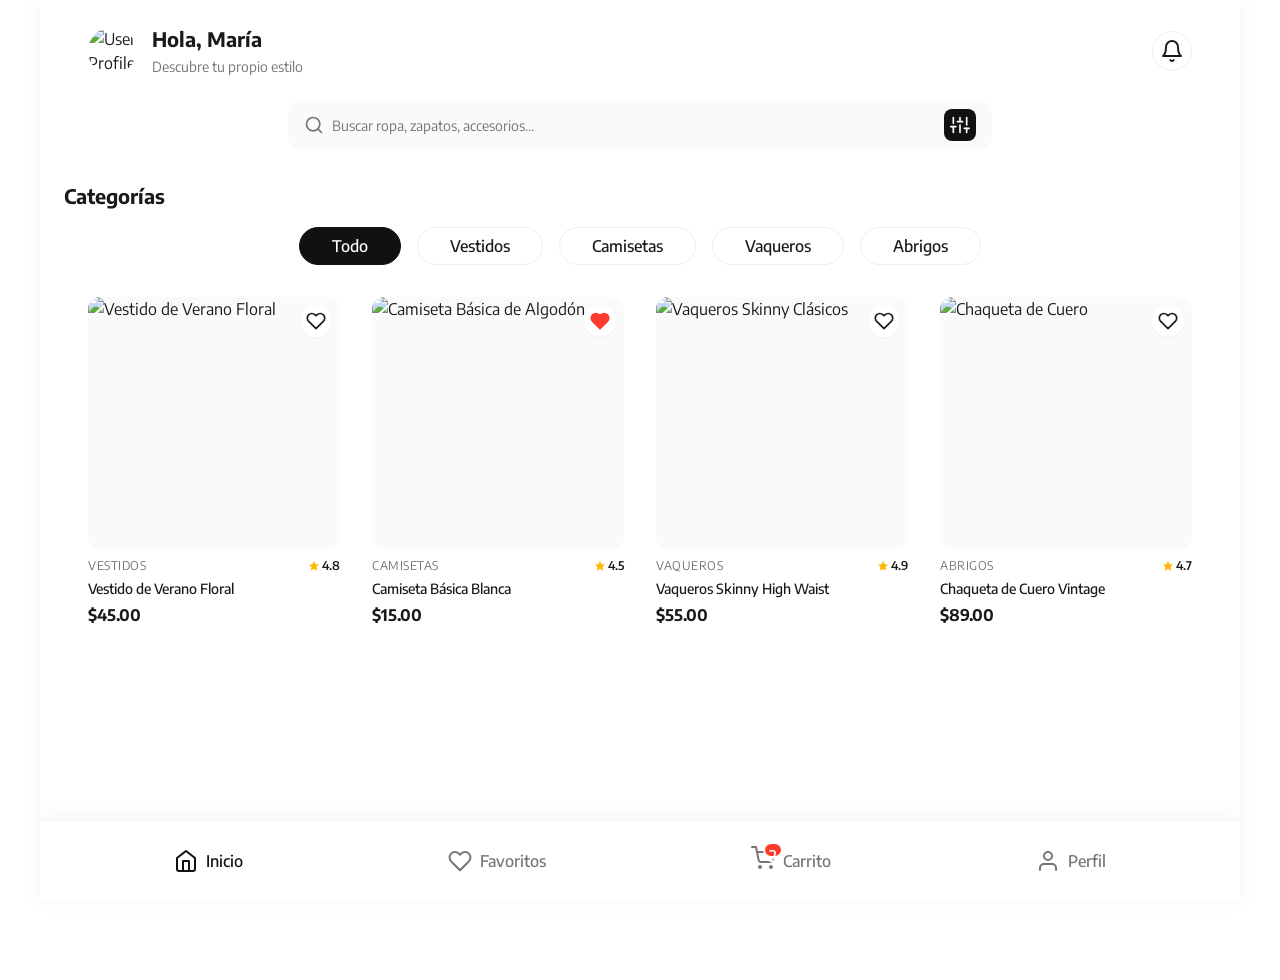
==== index.html @ 05d3aa4c "feat: add individual detail pages for all products" ====
<!DOCTYPE html>
<html lang="es">

<head>
    <meta charset="UTF-8">
    <meta name="viewport" content="width=device-width, initial-scale=1.0">
    <title>eCommerce Home</title>

    <!-- Google Fonts: Encode Sans -->
    <link rel="preconnect" href="https://fonts.googleapis.com">
    <link rel="preconnect" href="https://fonts.gstatic.com" crossorigin>
    <link href="https://fonts.googleapis.com/css2?family=Encode+Sans:wght@400;500;600;700&display=swap"
        rel="stylesheet">

    <link rel="stylesheet" href="css/variables.css">
    <link rel="stylesheet" href="css/style.css">
</head>

<body>
    <div class="app-container">
        <!-- Header / Saludo -->
        <header class="home-header">
            <div class="user-info">
                <img src="https://images.unsplash.com/photo-1534528741775-53994a69daeb?ixlib=rb-1.2.1&auto=format&fit=crop&w=100&q=80"
                    alt="User Profile" class="profile-pic">
                <div class="welcome-text">
                    <p class="greeting">Hola, <span class="user-name">María</span></p>
                    <p class="subtitle">Descubre tu propio estilo</p>
                </div>
            </div>
            <button class="notification-btn" aria-label="Notificaciones">
                <svg width="24" height="24" viewBox="0 0 24 24" fill="none" stroke="currentColor" stroke-width="2"
                    stroke-linecap="round" stroke-linejoin="round">
                    <path d="M18 8A6 6 0 0 0 6 8c0 7-3 9-3 9h18s-3-2-3-9"></path>
                    <path d="M13.73 21a2 2 0 0 1-3.46 0"></path>
                </svg>
            </button>
        </header>

        <!-- Barra de Búsqueda -->
        <div class="search-container">
            <div class="search-bar">
                <svg class="search-icon" width="20" height="20" viewBox="0 0 24 24" fill="none" stroke="currentColor"
                    stroke-width="2" stroke-linecap="round" stroke-linejoin="round">
                    <circle cx="11" cy="11" r="8"></circle>
                    <line x1="21" y1="21" x2="16.65" y2="16.65"></line>
                </svg>
                <input type="text" placeholder="Buscar ropa, zapatos, accesorios...">
                <button class="filter-btn" aria-label="Filtros">
                    <svg width="20" height="20" viewBox="0 0 24 24" fill="none" stroke="currentColor" stroke-width="2"
                        stroke-linecap="round" stroke-linejoin="round">
                        <line x1="4" y1="21" x2="4" y2="14"></line>
                        <line x1="4" y1="10" x2="4" y2="3"></line>
                        <line x1="12" y1="21" x2="12" y2="12"></line>
                        <line x1="12" y1="8" x2="12" y2="3"></line>
                        <line x1="20" y1="21" x2="20" y2="16"></line>
                        <line x1="20" y1="12" x2="20" y2="3"></line>
                        <line x1="1" y1="14" x2="7" y2="14"></line>
                        <line x1="9" y1="8" x2="15" y2="8"></line>
                        <line x1="17" y1="16" x2="23" y2="16"></line>
                    </svg>
                </button>
            </div>
        </div>

        <!-- Categorías -->
        <section class="categories-section">
            <h2 class="section-title">Categorías</h2>
            <div class="categories-list">
                <button class="category-chip active">Todo</button>
                <button class="category-chip">Vestidos</button>
                <button class="category-chip">Camisetas</button>
                <button class="category-chip">Vaqueros</button>
                <button class="category-chip">Abrigos</button>
            </div>
        </section>

        <!-- Productos -->
        <main class="products-grid">
            <!-- Producto 1 -->
            <a href="views/detail.html" class="product-card">
                <div class="product-image-container">
                    <img src="https://images.unsplash.com/photo-1572804013309-8c98e04e147f?ixlib=rb-1.2.1&auto=format&fit=crop&w=500&q=80"
                        alt="Vestido de Verano Floral" class="product-image">
                    <button class="favorite-btn" aria-label="Añadir a favoritos">
                        <svg width="20" height="20" viewBox="0 0 24 24" fill="none" stroke="currentColor"
                            stroke-width="2" stroke-linecap="round" stroke-linejoin="round">
                            <path
                                d="M20.84 4.61a5.5 5.5 0 0 0-7.78 0L12 5.67l-1.06-1.06a5.5 5.5 0 0 0-7.78 7.78l1.06 1.06L12 21.23l7.78-7.78 1.06-1.06a5.5 5.5 0 0 0 0-7.78z">
                            </path>
                        </svg>
                    </button>
                </div>
                <div class="product-info">
                    <div class="product-header">
                        <span class="product-category">Vestidos</span>
                        <div class="product-rating">
                            <svg width="12" height="12" viewBox="0 0 24 24" fill="currentColor" stroke="none">
                                <polygon
                                    points="12 2 15.09 8.26 22 9.27 17 14.14 18.18 21.02 12 17.77 5.82 21.02 7 14.14 2 9.27 8.91 8.26 12 2">
                                </polygon>
                            </svg>
                            <span>4.8</span>
                        </div>
                    </div>
                    <h3 class="product-title">Vestido de Verano Floral</h3>
                    <p class="product-price">$45.00</p>
                </div>
            </a>

            <!-- Producto 2 -->
            <a href="views/detail-camiseta.html" class="product-card">
                <div class="product-image-container">
                    <img src="https://images.unsplash.com/photo-1521572163474-6864f9cf17ab?ixlib=rb-1.2.1&auto=format&fit=crop&w=500&q=80"
                        alt="Camiseta Básica de Algodón" class="product-image">
                    <button class="favorite-btn active" aria-label="Añadir a favoritos">
                        <svg width="20" height="20" viewBox="0 0 24 24" fill="currentColor" stroke="currentColor"
                            stroke-width="2" stroke-linecap="round" stroke-linejoin="round">
                            <path
                                d="M20.84 4.61a5.5 5.5 0 0 0-7.78 0L12 5.67l-1.06-1.06a5.5 5.5 0 0 0-7.78 7.78l1.06 1.06L12 21.23l7.78-7.78 1.06-1.06a5.5 5.5 0 0 0 0-7.78z">
                            </path>
                        </svg>
                    </button>
                </div>
                <div class="product-info">
                    <div class="product-header">
                        <span class="product-category">Camisetas</span>
                        <div class="product-rating">
                            <svg width="12" height="12" viewBox="0 0 24 24" fill="currentColor" stroke="none">
                                <polygon
                                    points="12 2 15.09 8.26 22 9.27 17 14.14 18.18 21.02 12 17.77 5.82 21.02 7 14.14 2 9.27 8.91 8.26 12 2">
                                </polygon>
                            </svg>
                            <span>4.5</span>
                        </div>
                    </div>
                    <h3 class="product-title">Camiseta Básica Blanca</h3>
                    <p class="product-price">$15.00</p>
                </div>
            </a>

            <!-- Producto 3 -->
            <a href="views/detail-vaqueros.html" class="product-card">
                <div class="product-image-container">
                    <img src="https://images.unsplash.com/photo-1541099649105-f69ad21f3246?ixlib=rb-1.2.1&auto=format&fit=crop&w=500&q=80"
                        alt="Vaqueros Skinny Clásicos" class="product-image">
                    <button class="favorite-btn" aria-label="Añadir a favoritos">
                        <svg width="20" height="20" viewBox="0 0 24 24" fill="none" stroke="currentColor"
                            stroke-width="2" stroke-linecap="round" stroke-linejoin="round">
                            <path
                                d="M20.84 4.61a5.5 5.5 0 0 0-7.78 0L12 5.67l-1.06-1.06a5.5 5.5 0 0 0-7.78 7.78l1.06 1.06L12 21.23l7.78-7.78 1.06-1.06a5.5 5.5 0 0 0 0-7.78z">
                            </path>
                        </svg>
                    </button>
                </div>
                <div class="product-info">
                    <div class="product-header">
                        <span class="product-category">Vaqueros</span>
                        <div class="product-rating">
                            <svg width="12" height="12" viewBox="0 0 24 24" fill="currentColor" stroke="none">
                                <polygon
                                    points="12 2 15.09 8.26 22 9.27 17 14.14 18.18 21.02 12 17.77 5.82 21.02 7 14.14 2 9.27 8.91 8.26 12 2">
                                </polygon>
                            </svg>
                            <span>4.9</span>
                        </div>
                    </div>
                    <h3 class="product-title">Vaqueros Skinny High Waist</h3>
                    <p class="product-price">$55.00</p>
                </div>
            </a>

            <!-- Producto 4 -->
            <a href="views/detail-abrigo.html" class="product-card">
                <div class="product-image-container">
                    <img src="https://images.unsplash.com/photo-1551028719-00167b16eac5?ixlib=rb-1.2.1&auto=format&fit=crop&w=500&q=80"
                        alt="Chaqueta de Cuero" class="product-image">
                    <button class="favorite-btn" aria-label="Añadir a favoritos">
                        <svg width="20" height="20" viewBox="0 0 24 24" fill="none" stroke="currentColor"
                            stroke-width="2" stroke-linecap="round" stroke-linejoin="round">
                            <path
                                d="M20.84 4.61a5.5 5.5 0 0 0-7.78 0L12 5.67l-1.06-1.06a5.5 5.5 0 0 0-7.78 7.78l1.06 1.06L12 21.23l7.78-7.78 1.06-1.06a5.5 5.5 0 0 0 0-7.78z">
                            </path>
                        </svg>
                    </button>
                </div>
                <div class="product-info">
                    <div class="product-header">
                        <span class="product-category">Abrigos</span>
                        <div class="product-rating">
                            <svg width="12" height="12" viewBox="0 0 24 24" fill="currentColor" stroke="none">
                                <polygon
                                    points="12 2 15.09 8.26 22 9.27 17 14.14 18.18 21.02 12 17.77 5.82 21.02 7 14.14 2 9.27 8.91 8.26 12 2">
                                </polygon>
                            </svg>
                            <span>4.7</span>
                        </div>
                    </div>
                    <h3 class="product-title">Chaqueta de Cuero Vintage</h3>
                    <p class="product-price">$89.00</p>
                </div>
            </a>
        </main>

        <!-- Bottom Navigation -->
        <nav class="bottom-nav">
            <a href="index.html" class="nav-item active">
                <svg width="24" height="24" viewBox="0 0 24 24" fill="none" stroke="currentColor" stroke-width="2"
                    stroke-linecap="round" stroke-linejoin="round">
                    <path d="M3 9l9-7 9 7v11a2 2 0 0 1-2 2H5a2 2 0 0 1-2-2z"></path>
                    <polyline points="9 22 9 12 15 12 15 22"></polyline>
                </svg>
                <span>Inicio</span>
            </a>
            <a href="#" class="nav-item">
                <svg width="24" height="24" viewBox="0 0 24 24" fill="none" stroke="currentColor" stroke-width="2"
                    stroke-linecap="round" stroke-linejoin="round">
                    <path
                        d="M20.84 4.61a5.5 5.5 0 0 0-7.78 0L12 5.67l-1.06-1.06a5.5 5.5 0 0 0-7.78 7.78l1.06 1.06L12 21.23l7.78-7.78 1.06-1.06a5.5 5.5 0 0 0 0-7.78z">
                    </path>
                </svg>
                <span>Favoritos</span>
            </a>
            <a href="views/checkout.html" class="nav-item">
                <div class="cart-icon-wrapper">
                    <svg width="24" height="24" viewBox="0 0 24 24" fill="none" stroke="currentColor" stroke-width="2"
                        stroke-linecap="round" stroke-linejoin="round">
                        <circle cx="9" cy="21" r="1"></circle>
                        <circle cx="20" cy="21" r="1"></circle>
                        <path d="M1 1h4l2.68 13.39a2 2 0 0 0 2 1.61h9.72a2 2 0 0 0 2-1.61L23 6H6"></path>
                    </svg>
                    <span class="cart-badge">2</span>
                </div>
                <span>Carrito</span>
            </a>
            <a href="#" class="nav-item">
                <svg width="24" height="24" viewBox="0 0 24 24" fill="none" stroke="currentColor" stroke-width="2"
                    stroke-linecap="round" stroke-linejoin="round">
                    <path d="M20 21v-2a4 4 0 0 0-4-4H8a4 4 0 0 0-4 4v2"></path>
                    <circle cx="12" cy="7" r="4"></circle>
                </svg>
                <span>Perfil</span>
            </a>
        </nav>
    </div>
</body>

</html>
---- css/variables.css ----
:root {
  /* Colors */
  --color-primary: #111111;
  --color-secondary: #666666;
  --color-bg: #FFFFFF;
  --color-surface: #FAFAFA;
  --color-border: #EEEEEE;
  --color-accent: #000000;
  --color-error: #FF3B30;
  --color-success: #34C759;

  --color-text-primary: #1A1A1A;
  --color-text-secondary: #757575;
  --color-text-inverse: #FFFFFF;

  /* Typography */
  --font-family-base: 'Encode Sans', sans-serif;
  --font-size-xs: 0.75rem;
  /* 12px */
  --font-size-sm: 0.875rem;
  /* 14px */
  --font-size-base: 1rem;
  /* 16px */
  --font-size-md: 1.125rem;
  /* 18px */
  --font-size-lg: 1.25rem;
  /* 20px */
  --font-size-xl: 1.5rem;
  /* 24px */
  --font-size-xxl: 2rem;
  /* 32px */

  --font-weight-regular: 400;
  --font-weight-medium: 500;
  --font-weight-semibold: 600;
  --font-weight-bold: 700;

  /* Spacing */
  --spacing-xs: 4px;
  --spacing-sm: 8px;
  --spacing-md: 16px;
  --spacing-lg: 24px;
  --spacing-xl: 32px;
  --spacing-xxl: 48px;

  /* Border Radius */
  --radius-sm: 8px;
  --radius-md: 12px;
  --radius-lg: 16px;
  --radius-full: 9999px;

  /* Shadows */
  --shadow-sm: 0 1px 3px rgba(0, 0, 0, 0.05);
  --shadow-md: 0 4px 6px -1px rgba(0, 0, 0, 0.05), 0 2px 4px -1px rgba(0, 0, 0, 0.03);
  --shadow-lg: 0 10px 15px -3px rgba(0, 0, 0, 0.05), 0 4px 6px -2px rgba(0, 0, 0, 0.025);

  /* Transitions */
  --transition-fast: 150ms ease;
  --transition-normal: 250ms ease;
}

/* Base Body Styles */
*,
*::before,
*::after {
  box-sizing: border-box;
  margin: 0;
  padding: 0;
}

body {
  font-family: var(--font-family-base);
  background-color: var(--color-bg);
  color: var(--color-text-primary);
  line-height: 1.5;
  -webkit-font-smoothing: antialiased;
  -moz-osx-font-smoothing: grayscale;
}

a {
  text-decoration: none;
  color: inherit;
}

ul {
  list-style: none;
}

button {
  font-family: inherit;
  border: none;
  background: none;
  cursor: pointer;
}

/* Mobile Wrapper for Desktop testing */
.app-container {
  max-width: 100%;
  margin: 0 auto;
  min-height: 100vh;
  position: relative;
  background-color: var(--color-bg);
  overflow-x: hidden;
  box-shadow: 0 0 20px rgba(0, 0, 0, 0.05);
}

@media (min-width: 768px) {
  .app-container {
    max-width: 1200px;
  }
}
---- css/style.css ----
/* Base Styles */
body {
    padding-bottom: 80px;
    /* Space for bottom nav */
}

/* Header */
.home-header {
    display: flex;
    justify-content: space-between;
    align-items: center;
    padding: var(--spacing-md) var(--spacing-lg);
    background-color: var(--color-bg);
}

.user-info {
    display: flex;
    align-items: center;
    gap: var(--spacing-md);
}

.profile-pic {
    width: 48px;
    height: 48px;
    border-radius: var(--radius-full);
    object-fit: cover;
}

.greeting {
    font-size: var(--font-size-lg);
    font-weight: var(--font-weight-bold);
    color: var(--color-text-primary);
}

.user-name {
    color: var(--color-text-primary);
}

.subtitle {
    font-size: var(--font-size-sm);
    color: var(--color-text-secondary);
    margin-top: 2px;
}

.notification-btn {
    width: 40px;
    height: 40px;
    display: flex;
    align-items: center;
    justify-content: center;
    border-radius: var(--radius-full);
    border: 1px solid var(--color-border);
    color: var(--color-text-primary);
    transition: background-color var(--transition-fast);
}

.notification-btn:active {
    background-color: var(--color-surface);
}

/* Search Bar */
.search-container {
    padding: 0 var(--spacing-lg) var(--spacing-md);
}

.search-bar {
    display: flex;
    align-items: center;
    background-color: var(--color-surface);
    border-radius: var(--radius-md);
    padding: var(--spacing-sm) var(--spacing-md);
    gap: var(--spacing-sm);
}

.search-icon {
    color: var(--color-text-secondary);
}

.search-bar input {
    flex: 1;
    border: none;
    background: transparent;
    font-family: inherit;
    font-size: var(--font-size-sm);
    color: var(--color-text-primary);
    padding: var(--spacing-xs) 0;
    outline: none;
}

.search-bar input::placeholder {
    color: var(--color-text-secondary);
}

.filter-btn {
    display: flex;
    align-items: center;
    justify-content: center;
    width: 32px;
    height: 32px;
    background-color: var(--color-primary);
    color: var(--color-bg);
    border-radius: var(--radius-sm);
}

/* Categories */
.categories-section {
    padding: 0 0 var(--spacing-md) 0;
}

.section-title {
    font-size: var(--font-size-lg);
    font-weight: var(--font-weight-bold);
    padding: 0 var(--spacing-lg);
    margin-bottom: var(--spacing-md);
}

.categories-list {
    display: flex;
    overflow-x: auto;
    gap: var(--spacing-sm);
    padding: 0 var(--spacing-lg) var(--spacing-sm);
    scrollbar-width: none;
    /* Firefox */
}

.categories-list::-webkit-scrollbar {
    display: none;
    /* Chrome, Safari, Edge */
}

.category-chip {
    padding: var(--spacing-sm) var(--spacing-lg);
    border-radius: var(--radius-full);
    border: 1px solid var(--color-border);
    background-color: var(--color-bg);
    color: var(--color-text-primary);
    font-size: var(--font-size-sm);
    font-weight: var(--font-weight-medium);
    white-space: nowrap;
    transition: all var(--transition-fast);
}

.category-chip.active {
    background-color: var(--color-primary);
    color: var(--color-bg);
    border-color: var(--color-primary);
}

/* Products Grid */
.products-grid {
    display: grid;
    grid-template-columns: repeat(2, 1fr);
    gap: var(--spacing-md);
    padding: 0 var(--spacing-lg) var(--spacing-xl);
}

.product-card {
    display: flex;
    flex-direction: column;
    gap: var(--spacing-sm);
}

.product-image-container {
    position: relative;
    width: 100%;
    aspect-ratio: 3/4;
    border-radius: var(--radius-md);
    overflow: hidden;
    background-color: var(--color-surface);
}

.product-image {
    width: 100%;
    height: 100%;
    object-fit: cover;
    transition: transform var(--transition-normal);
}

.product-card:hover .product-image {
    transform: scale(1.05);
}

.favorite-btn {
    position: absolute;
    top: var(--spacing-sm);
    right: var(--spacing-sm);
    width: 32px;
    height: 32px;
    border-radius: var(--radius-full);
    background-color: rgba(255, 255, 255, 0.9);
    backdrop-filter: blur(4px);
    display: flex;
    align-items: center;
    justify-content: center;
    color: var(--color-text-primary);
    border: none;
    box-shadow: var(--shadow-sm);
    z-index: 2;
}

.favorite-btn.active {
    color: var(--color-error);
}

.favorite-btn:active {
    transform: scale(0.9);
}

.product-info {
    display: flex;
    flex-direction: column;
    gap: var(--spacing-xs);
}

.product-header {
    display: flex;
    justify-content: space-between;
    align-items: center;
}

.product-category {
    font-size: var(--font-size-xs);
    color: var(--color-text-secondary);
    text-transform: uppercase;
    letter-spacing: 0.5px;
}

.product-rating {
    display: flex;
    align-items: center;
    gap: 2px;
    font-size: var(--font-size-xs);
    font-weight: var(--font-weight-semibold);
    color: var(--color-text-primary);
}

.product-rating svg {
    color: #FFB800;
}

.product-title {
    font-size: var(--font-size-sm);
    font-weight: var(--font-weight-medium);
    color: var(--color-text-primary);
    line-height: 1.4;
    display: -webkit-box;
    -webkit-line-clamp: 2;
    line-clamp: 2;
    -webkit-box-orient: vertical;
    overflow: hidden;
    text-overflow: ellipsis;
}

.product-price {
    font-size: var(--font-size-base);
    font-weight: var(--font-weight-bold);
    color: var(--color-text-primary);
}

/* Bottom Navigation */
.bottom-nav {
    position: fixed;
    bottom: 0;
    left: 50%;
    transform: translateX(-50%);
    width: 100%;
    max-width: 480px;
    display: flex;
    justify-content: space-around;
    align-items: center;
    background-color: var(--color-bg);
    padding: var(--spacing-sm) 0 calc(var(--spacing-sm) + env(safe-area-inset-bottom, 0px));
    box-shadow: 0 -4px 20px rgba(0, 0, 0, 0.05);
    z-index: 10;
    border-top-left-radius: var(--radius-lg);
    border-top-right-radius: var(--radius-lg);
}

.nav-item {
    display: flex;
    flex-direction: column;
    align-items: center;
    gap: 4px;
    color: var(--color-text-secondary);
    padding: var(--spacing-sm);
    min-width: 64px;
}

.nav-item.active {
    color: var(--color-primary);
}

.nav-item span {
    font-size: 10px;
    font-weight: var(--font-weight-medium);
}

.cart-icon-wrapper {
    position: relative;
}

.cart-badge {
    position: absolute;
    top: -4px;
    right: -8px;
    background-color: var(--color-error);
    color: var(--color-bg);
    font-size: 10px;
    font-weight: var(--font-weight-bold);
    min-width: 16px;
    height: 16px;
    border-radius: var(--radius-full);
    display: flex;
    align-items: center;
    justify-content: center;
    padding: 0 4px;
    border: 2px solid var(--color-bg);
}

/* Responsive adjustments for larger screens (Tablets and Desktops) */
@media (min-width: 768px) {
    .products-grid {
        grid-template-columns: repeat(3, 1fr);
        gap: var(--spacing-lg);
    }

    .product-image-container {
        aspect-ratio: 1/1;
        /* Square images on larger screens */
    }

    .bottom-nav {
        max-width: 100%;
        border-radius: 0;
        padding: var(--spacing-md) var(--spacing-xl);
    }

    .nav-item {
        flex-direction: row;
        gap: var(--spacing-sm);
    }

    .nav-item span {
        font-size: var(--font-size-base);
        display: inline;
    }

    .home-header {
        padding: var(--spacing-lg) var(--spacing-xl);
    }

    .search-container {
        padding: 0 var(--spacing-xl) var(--spacing-lg);
    }

    .categories-list {
        padding: 0 var(--spacing-xl) var(--spacing-sm);
        gap: var(--spacing-md);
    }

    .category-chip {
        font-size: var(--font-size-base);
        padding: var(--spacing-sm) var(--spacing-xl);
    }
}

@media (min-width: 1024px) {
    .products-grid {
        grid-template-columns: repeat(4, 1fr);
        gap: var(--spacing-xl);
        padding: 0 var(--spacing-xxl) var(--spacing-xxl);
    }

    .home-header {
        padding: var(--spacing-lg) var(--spacing-xxl);
    }

    .search-container {
        padding: 0 var(--spacing-xxl) var(--spacing-xl);
        max-width: 800px;
        margin: 0 auto;
    }

    .categories-list {
        padding: 0 var(--spacing-xxl) var(--spacing-md);
        justify-content: center;
    }
}

/* Responsive adjustments for larger screens */
@media (min-width: 481px) {
    .app-container {
        margin: 0 auto;
        height: 100vh;
        border-radius: 0;
        overflow-y: visible;
        border: none;
    }

    .bottom-nav {
        position: absolute;
        border-bottom-left-radius: 0;
        border-bottom-right-radius: 0;
    }
}
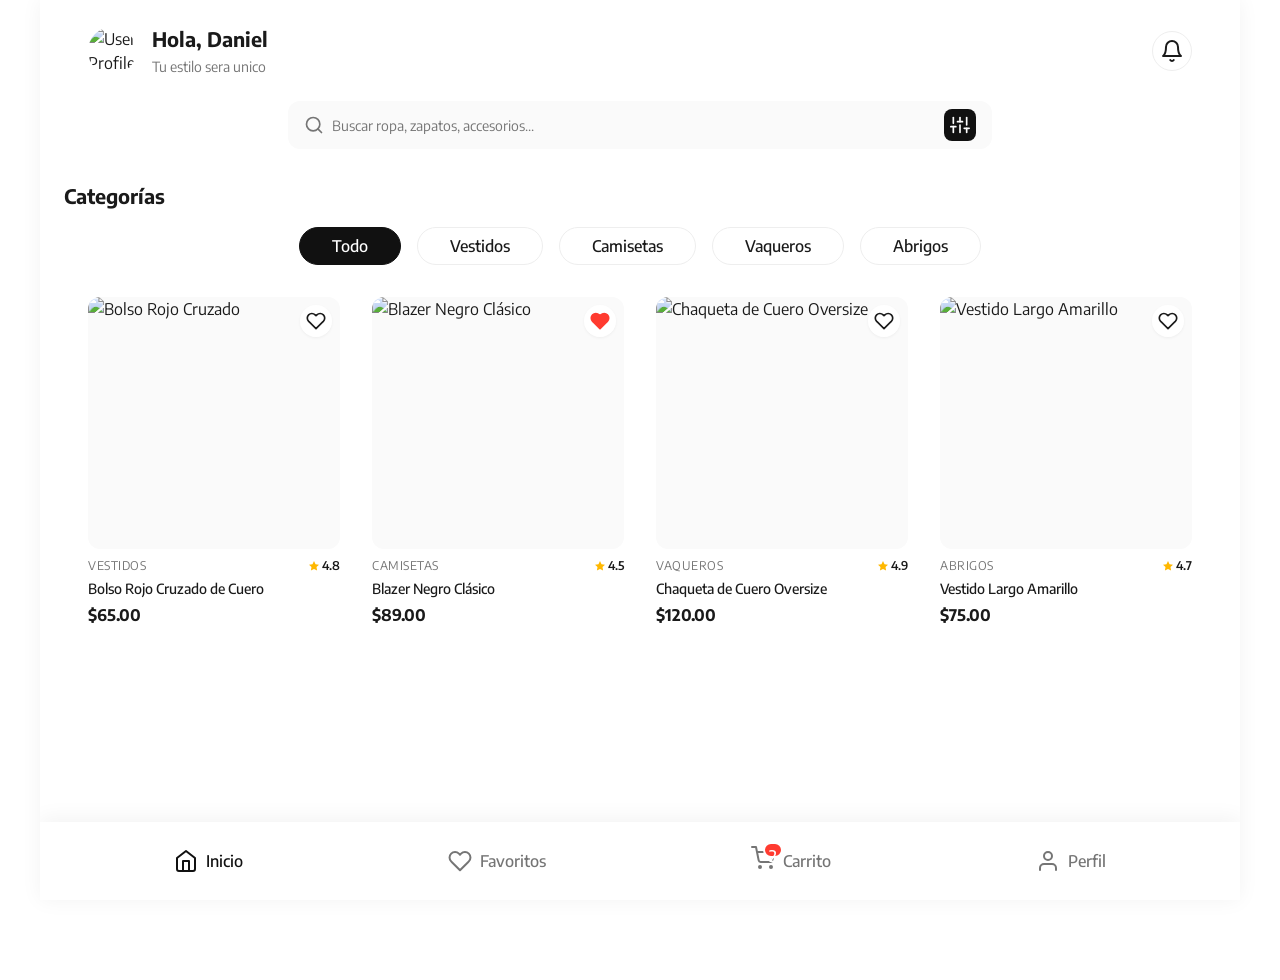
==== commit 55379a44: "feat: replace product catalog with the 4 Figma design assets including the red bag" ====
--- a/index.html
+++ b/index.html
@@ -24,8 +24,8 @@
                 <img src="https://images.unsplash.com/photo-1534528741775-53994a69daeb?ixlib=rb-1.2.1&auto=format&fit=crop&w=100&q=80"
                     alt="User Profile" class="profile-pic">
                 <div class="welcome-text">
-                    <p class="greeting">Hola, <span class="user-name">María</span></p>
-                    <p class="subtitle">Descubre tu propio estilo</p>
+                    <p class="greeting">Hola, <span class="user-name">Daniel</span></p>
+                    <p class="subtitle">Tu estilo sera unico</p>
                 </div>
             </div>
             <button class="notification-btn" aria-label="Notificaciones">
@@ -77,11 +77,11 @@
 
         <!-- Productos -->
         <main class="products-grid">
-            <!-- Producto 1 -->
+            <!-- Producto 1 (Bolso Rojo) -->
             <a href="views/detail.html" class="product-card">
                 <div class="product-image-container">
-                    <img src="https://images.unsplash.com/photo-1572804013309-8c98e04e147f?ixlib=rb-1.2.1&auto=format&fit=crop&w=500&q=80"
-                        alt="Vestido de Verano Floral" class="product-image">
+                    <img src="https://images.unsplash.com/photo-1515886657613-9f3515b0c78f?ixlib=rb-1.2.1&auto=format&fit=crop&w=500&q=80"
+                        alt="Bolso Rojo Cruzado" class="product-image">
                     <button class="favorite-btn" aria-label="Añadir a favoritos">
                         <svg width="20" height="20" viewBox="0 0 24 24" fill="none" stroke="currentColor"
                             stroke-width="2" stroke-linecap="round" stroke-linejoin="round">
@@ -103,16 +103,16 @@
                             <span>4.8</span>
                         </div>
                     </div>
-                    <h3 class="product-title">Vestido de Verano Floral</h3>
-                    <p class="product-price">$45.00</p>
-                </div>
-            </a>
-
-            <!-- Producto 2 -->
+                    <h3 class="product-title">Bolso Rojo Cruzado de Cuero</h3>
+                    <p class="product-price">$65.00</p>
+                </div>
+            </a>
+
+            <!-- Producto 2 (Blazer Negro) -->
             <a href="views/detail-camiseta.html" class="product-card">
                 <div class="product-image-container">
-                    <img src="https://images.unsplash.com/photo-1521572163474-6864f9cf17ab?ixlib=rb-1.2.1&auto=format&fit=crop&w=500&q=80"
-                        alt="Camiseta Básica de Algodón" class="product-image">
+                    <img src="https://images.unsplash.com/photo-1550614000-4b95d466f272?ixlib=rb-1.2.1&auto=format&fit=crop&w=500&q=80"
+                        alt="Blazer Negro Clásico" class="product-image">
                     <button class="favorite-btn active" aria-label="Añadir a favoritos">
                         <svg width="20" height="20" viewBox="0 0 24 24" fill="currentColor" stroke="currentColor"
                             stroke-width="2" stroke-linecap="round" stroke-linejoin="round">
@@ -134,16 +134,16 @@
                             <span>4.5</span>
                         </div>
                     </div>
-                    <h3 class="product-title">Camiseta Básica Blanca</h3>
-                    <p class="product-price">$15.00</p>
-                </div>
-            </a>
-
-            <!-- Producto 3 -->
+                    <h3 class="product-title">Blazer Negro Clásico</h3>
+                    <p class="product-price">$89.00</p>
+                </div>
+            </a>
+
+            <!-- Producto 3 (Chaqueta Cuero Mujer) -->
             <a href="views/detail-vaqueros.html" class="product-card">
                 <div class="product-image-container">
-                    <img src="https://images.unsplash.com/photo-1541099649105-f69ad21f3246?ixlib=rb-1.2.1&auto=format&fit=crop&w=500&q=80"
-                        alt="Vaqueros Skinny Clásicos" class="product-image">
+                    <img src="https://images.unsplash.com/photo-1583344669893-68f705e4f4fb?ixlib=rb-1.2.1&auto=format&fit=crop&w=500&q=80"
+                        alt="Chaqueta de Cuero Oversize" class="product-image">
                     <button class="favorite-btn" aria-label="Añadir a favoritos">
                         <svg width="20" height="20" viewBox="0 0 24 24" fill="none" stroke="currentColor"
                             stroke-width="2" stroke-linecap="round" stroke-linejoin="round">
@@ -165,16 +165,16 @@
                             <span>4.9</span>
                         </div>
                     </div>
-                    <h3 class="product-title">Vaqueros Skinny High Waist</h3>
-                    <p class="product-price">$55.00</p>
-                </div>
-            </a>
-
-            <!-- Producto 4 -->
+                    <h3 class="product-title">Chaqueta de Cuero Oversize</h3>
+                    <p class="product-price">$120.00</p>
+                </div>
+            </a>
+
+            <!-- Producto 4 (Vestido Amarillo) -->
             <a href="views/detail-abrigo.html" class="product-card">
                 <div class="product-image-container">
-                    <img src="https://images.unsplash.com/photo-1551028719-00167b16eac5?ixlib=rb-1.2.1&auto=format&fit=crop&w=500&q=80"
-                        alt="Chaqueta de Cuero" class="product-image">
+                    <img src="https://images.unsplash.com/photo-1511130558090-00af810c2111?ixlib=rb-1.2.1&auto=format&fit=crop&w=500&q=80"
+                        alt="Vestido Largo Amarillo" class="product-image">
                     <button class="favorite-btn" aria-label="Añadir a favoritos">
                         <svg width="20" height="20" viewBox="0 0 24 24" fill="none" stroke="currentColor"
                             stroke-width="2" stroke-linecap="round" stroke-linejoin="round">
@@ -196,8 +196,8 @@
                             <span>4.7</span>
                         </div>
                     </div>
-                    <h3 class="product-title">Chaqueta de Cuero Vintage</h3>
-                    <p class="product-price">$89.00</p>
+                    <h3 class="product-title">Vestido Largo Amarillo</h3>
+                    <p class="product-price">$75.00</p>
                 </div>
             </a>
         </main>
--- a/css/style.css
+++ b/css/style.css
@@ -402,4 +402,23 @@
         border-bottom-left-radius: 0;
         border-bottom-right-radius: 0;
     }
+}
+
+/* Landscape adjustments for Mobile Phones explicitly */
+@media (max-height: 500px) and (orientation: landscape) {
+    .home-header {
+        padding: var(--spacing-xs) var(--spacing-md);
+    }
+
+    .product-image-container {
+        aspect-ratio: 1/1;
+    }
+
+    .bottom-nav {
+        padding: var(--spacing-xs) 0;
+    }
+
+    .nav-item {
+        padding: var(--spacing-xs);
+    }
 }
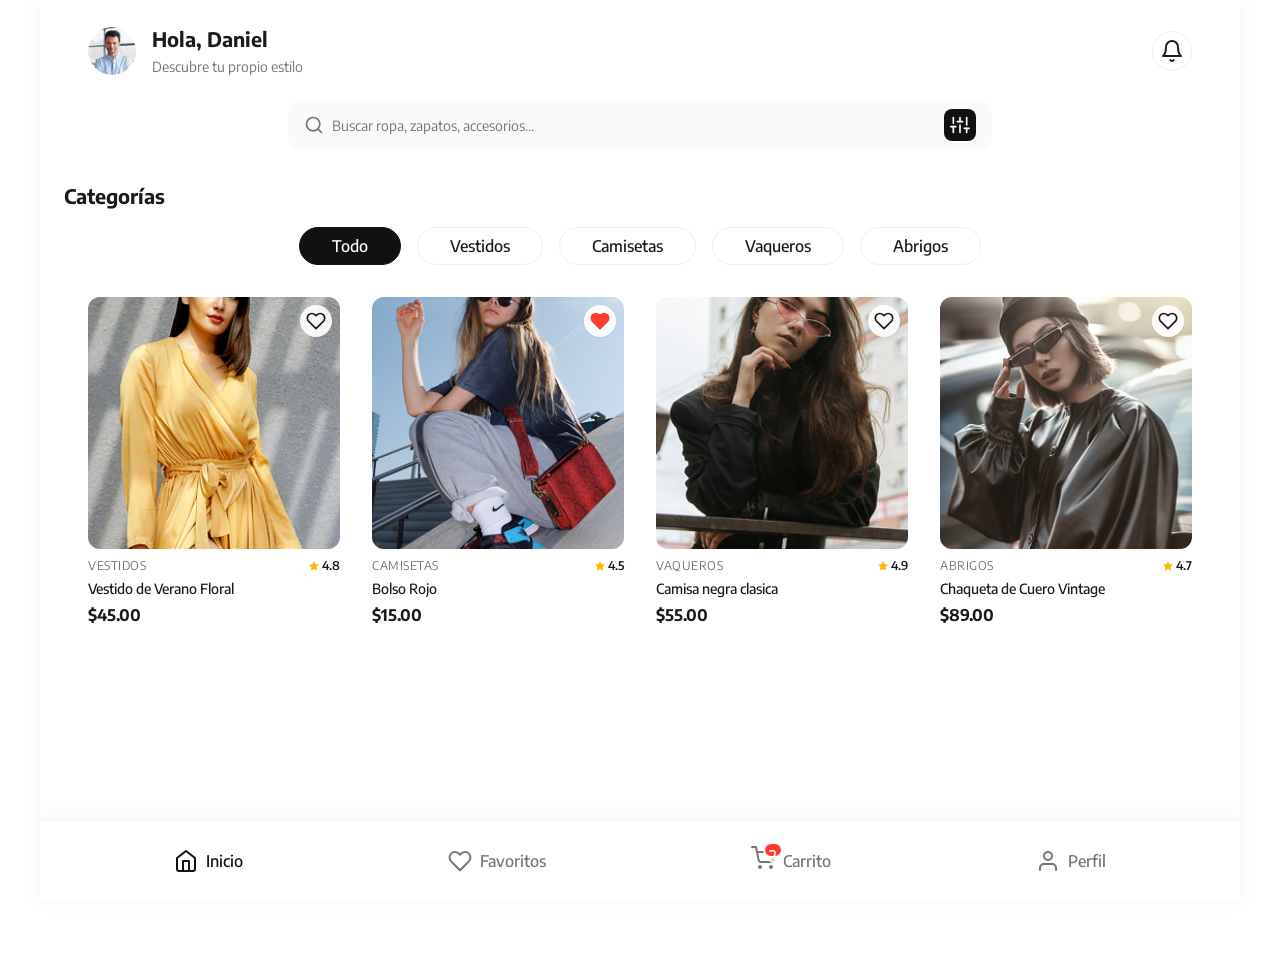
==== commit 8e4e1695: "Actualiza descripciones y sincroniza imagenes en detalle" ====
--- a/index.html
+++ b/index.html
@@ -21,11 +21,11 @@
         <!-- Header / Saludo -->
         <header class="home-header">
             <div class="user-info">
-                <img src="https://images.unsplash.com/photo-1534528741775-53994a69daeb?ixlib=rb-1.2.1&auto=format&fit=crop&w=100&q=80"
+                <img src="storage/img/Profile_1.png"
                     alt="User Profile" class="profile-pic">
                 <div class="welcome-text">
                     <p class="greeting">Hola, <span class="user-name">Daniel</span></p>
-                    <p class="subtitle">Tu estilo sera unico</p>
+                    <p class="subtitle">Descubre tu propio estilo</p>
                 </div>
             </div>
             <button class="notification-btn" aria-label="Notificaciones">
@@ -77,11 +77,11 @@
 
         <!-- Productos -->
         <main class="products-grid">
-            <!-- Producto 1 (Bolso Rojo) -->
+            <!-- Producto 1 -->
             <a href="views/detail.html" class="product-card">
                 <div class="product-image-container">
-                    <img src="https://images.unsplash.com/photo-1515886657613-9f3515b0c78f?ixlib=rb-1.2.1&auto=format&fit=crop&w=500&q=80"
-                        alt="Bolso Rojo Cruzado" class="product-image">
+                    <img src="storage/img/vestidoamarillo.png"
+                        alt="Vestido de Verano Floral" class="product-image">
                     <button class="favorite-btn" aria-label="Añadir a favoritos">
                         <svg width="20" height="20" viewBox="0 0 24 24" fill="none" stroke="currentColor"
                             stroke-width="2" stroke-linecap="round" stroke-linejoin="round">
@@ -103,16 +103,16 @@
                             <span>4.8</span>
                         </div>
                     </div>
-                    <h3 class="product-title">Bolso Rojo Cruzado de Cuero</h3>
-                    <p class="product-price">$65.00</p>
-                </div>
-            </a>
-
-            <!-- Producto 2 (Blazer Negro) -->
+                    <h3 class="product-title">Vestido de Verano Floral</h3>
+                    <p class="product-price">$45.00</p>
+                </div>
+            </a>
+
+            <!-- Producto 2 -->
             <a href="views/detail-camiseta.html" class="product-card">
                 <div class="product-image-container">
-                    <img src="https://images.unsplash.com/photo-1550614000-4b95d466f272?ixlib=rb-1.2.1&auto=format&fit=crop&w=500&q=80"
-                        alt="Blazer Negro Clásico" class="product-image">
+                    <img src="storage/img/bolsorojo.png"
+                        alt="Bolso Rojo" class="product-image">
                     <button class="favorite-btn active" aria-label="Añadir a favoritos">
                         <svg width="20" height="20" viewBox="0 0 24 24" fill="currentColor" stroke="currentColor"
                             stroke-width="2" stroke-linecap="round" stroke-linejoin="round">
@@ -134,16 +134,16 @@
                             <span>4.5</span>
                         </div>
                     </div>
-                    <h3 class="product-title">Blazer Negro Clásico</h3>
-                    <p class="product-price">$89.00</p>
-                </div>
-            </a>
-
-            <!-- Producto 3 (Chaqueta Cuero Mujer) -->
+                    <h3 class="product-title">Bolso Rojo</h3>
+                    <p class="product-price">$15.00</p>
+                </div>
+            </a>
+
+            <!-- Producto 3 -->
             <a href="views/detail-vaqueros.html" class="product-card">
                 <div class="product-image-container">
-                    <img src="https://images.unsplash.com/photo-1583344669893-68f705e4f4fb?ixlib=rb-1.2.1&auto=format&fit=crop&w=500&q=80"
-                        alt="Chaqueta de Cuero Oversize" class="product-image">
+                    <img src="storage/img/chaquetanegra.png"
+                        alt="Camiseta negra clasica" class="product-image">
                     <button class="favorite-btn" aria-label="Añadir a favoritos">
                         <svg width="20" height="20" viewBox="0 0 24 24" fill="none" stroke="currentColor"
                             stroke-width="2" stroke-linecap="round" stroke-linejoin="round">
@@ -165,16 +165,16 @@
                             <span>4.9</span>
                         </div>
                     </div>
-                    <h3 class="product-title">Chaqueta de Cuero Oversize</h3>
-                    <p class="product-price">$120.00</p>
-                </div>
-            </a>
-
-            <!-- Producto 4 (Vestido Amarillo) -->
+                    <h3 class="product-title">Camisa negra clasica</h3>
+                    <p class="product-price">$55.00</p>
+                </div>
+            </a>
+
+            <!-- Producto 4 -->
             <a href="views/detail-abrigo.html" class="product-card">
                 <div class="product-image-container">
-                    <img src="https://images.unsplash.com/photo-1511130558090-00af810c2111?ixlib=rb-1.2.1&auto=format&fit=crop&w=500&q=80"
-                        alt="Vestido Largo Amarillo" class="product-image">
+                    <img src="storage/img/chaquetadecuerovintaje.png"
+                        alt="Chaqueta de Cuero" class="product-image">
                     <button class="favorite-btn" aria-label="Añadir a favoritos">
                         <svg width="20" height="20" viewBox="0 0 24 24" fill="none" stroke="currentColor"
                             stroke-width="2" stroke-linecap="round" stroke-linejoin="round">
@@ -196,8 +196,8 @@
                             <span>4.7</span>
                         </div>
                     </div>
-                    <h3 class="product-title">Vestido Largo Amarillo</h3>
-                    <p class="product-price">$75.00</p>
+                    <h3 class="product-title">Chaqueta de Cuero Vintage</h3>
+                    <p class="product-price">$89.00</p>
                 </div>
             </a>
         </main>
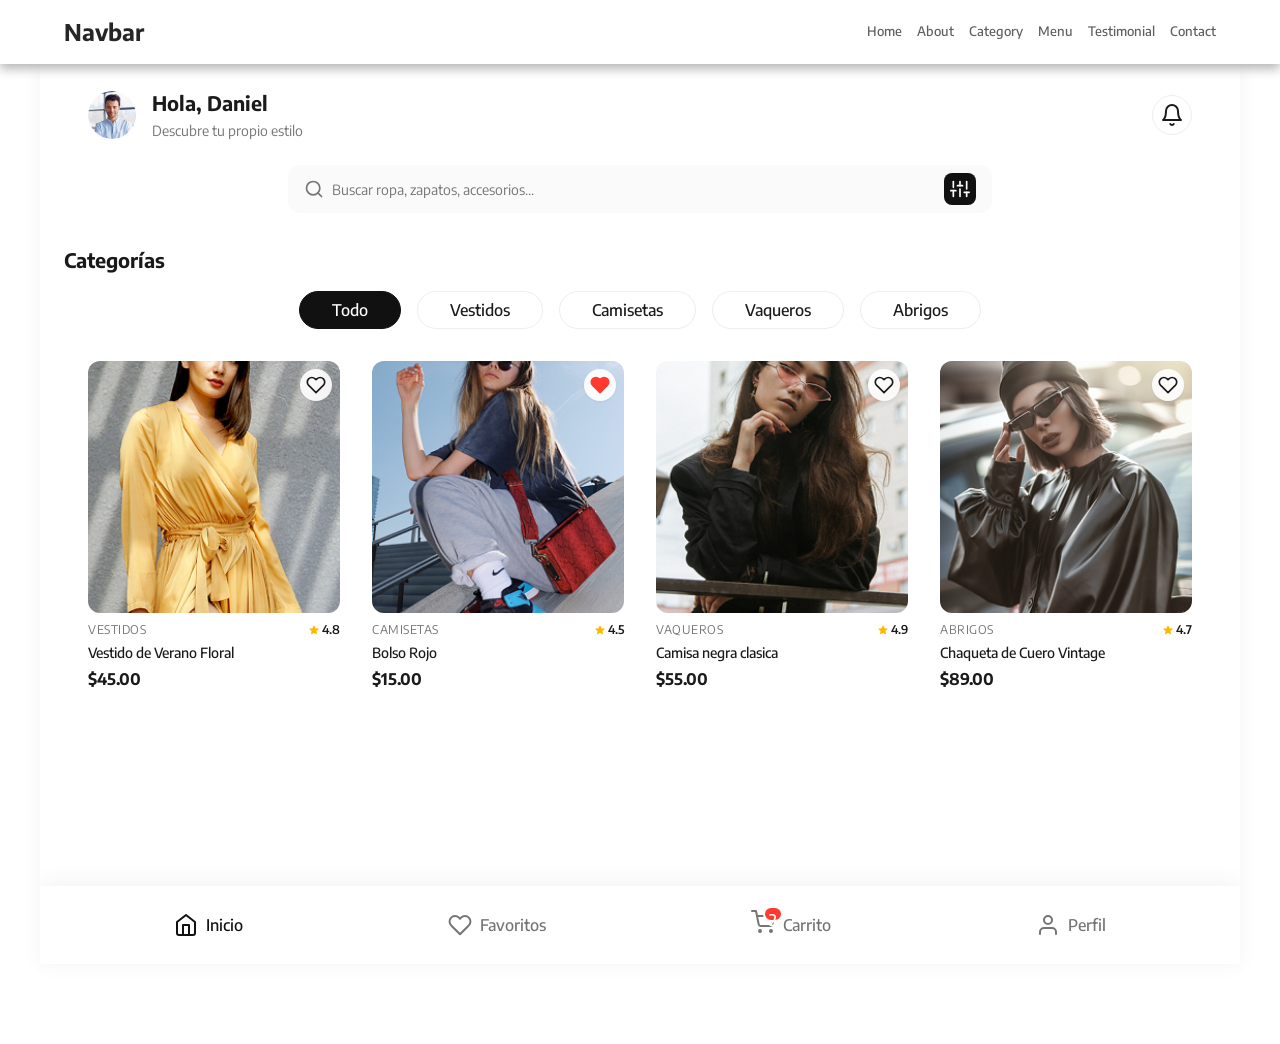
==== commit 600432fe: "feat: agregar menu hambuerguesa agregar menu hamburguesa" ====
--- a/index.html
+++ b/index.html
@@ -18,11 +18,29 @@
 
 <body>
     <div class="app-container">
+        <nav class="navbar">
+            <div class="navbar-container container">
+                <input type="checkbox" name="" id="">
+                <div class="hamburger-lines">
+                    <span class="line line1"></span>
+                    <span class="line line2"></span>
+                    <span class="line line3"></span>
+                </div>
+                <ul class="menu-items">
+                    <li><a href="#">Home</a></li>
+                    <li><a href="#">About</a></li>
+                    <li><a href="#">Category</a></li>
+                    <li><a href="#">Menu</a></li>
+                    <li><a href="#">Testimonial</a></li>
+                    <li><a href="#">Contact</a></li>
+                </ul>
+                <h1 class="logo">Navbar</h1>
+            </div>
+        </nav>
         <!-- Header / Saludo -->
         <header class="home-header">
             <div class="user-info">
-                <img src="storage/img/Profile_1.png"
-                    alt="User Profile" class="profile-pic">
+                <img src="storage/img/Profile_1.png" alt="User Profile" class="profile-pic">
                 <div class="welcome-text">
                     <p class="greeting">Hola, <span class="user-name">Daniel</span></p>
                     <p class="subtitle">Descubre tu propio estilo</p>
@@ -78,10 +96,9 @@
         <!-- Productos -->
         <main class="products-grid">
             <!-- Producto 1 -->
-            <a href="views/detail.html" class="product-card">
-                <div class="product-image-container">
-                    <img src="storage/img/vestidoamarillo.png"
-                        alt="Vestido de Verano Floral" class="product-image">
+            <a href="views/detail.html?product=vestido" class="product-card">
+                <div class="product-image-container">
+                    <img src="storage/img/vestidoamarillo.png" alt="Vestido de Verano Floral" class="product-image">
                     <button class="favorite-btn" aria-label="Añadir a favoritos">
                         <svg width="20" height="20" viewBox="0 0 24 24" fill="none" stroke="currentColor"
                             stroke-width="2" stroke-linecap="round" stroke-linejoin="round">
@@ -109,10 +126,9 @@
             </a>
 
             <!-- Producto 2 -->
-            <a href="views/detail-camiseta.html" class="product-card">
-                <div class="product-image-container">
-                    <img src="storage/img/bolsorojo.png"
-                        alt="Bolso Rojo" class="product-image">
+            <a href="views/detail.html?product=bolso" class="product-card">
+                <div class="product-image-container">
+                    <img src="storage/img/bolsorojo.png" alt="Bolso Rojo" class="product-image">
                     <button class="favorite-btn active" aria-label="Añadir a favoritos">
                         <svg width="20" height="20" viewBox="0 0 24 24" fill="currentColor" stroke="currentColor"
                             stroke-width="2" stroke-linecap="round" stroke-linejoin="round">
@@ -140,10 +156,9 @@
             </a>
 
             <!-- Producto 3 -->
-            <a href="views/detail-vaqueros.html" class="product-card">
-                <div class="product-image-container">
-                    <img src="storage/img/chaquetanegra.png"
-                        alt="Camiseta negra clasica" class="product-image">
+            <a href="views/detail.html?product=chaqueta_negra" class="product-card">
+                <div class="product-image-container">
+                    <img src="storage/img/chaquetanegra.png" alt="Camiseta negra clasica" class="product-image">
                     <button class="favorite-btn" aria-label="Añadir a favoritos">
                         <svg width="20" height="20" viewBox="0 0 24 24" fill="none" stroke="currentColor"
                             stroke-width="2" stroke-linecap="round" stroke-linejoin="round">
@@ -171,10 +186,9 @@
             </a>
 
             <!-- Producto 4 -->
-            <a href="views/detail-abrigo.html" class="product-card">
-                <div class="product-image-container">
-                    <img src="storage/img/chaquetadecuerovintaje.png"
-                        alt="Chaqueta de Cuero" class="product-image">
+            <a href="views/detail.html?product=cuero_vintage" class="product-card">
+                <div class="product-image-container">
+                    <img src="storage/img/chaquetadecuerovintaje.png" alt="Chaqueta de Cuero" class="product-image">
                     <button class="favorite-btn" aria-label="Añadir a favoritos">
                         <svg width="20" height="20" viewBox="0 0 24 24" fill="none" stroke="currentColor"
                             stroke-width="2" stroke-linecap="round" stroke-linejoin="round">
--- a/css/style.css
+++ b/css/style.css
@@ -1,5 +1,6 @@
 /* Base Styles */
 body {
+    padding-top: 64px; /* Space for fixed navbar */
     padding-bottom: 80px;
     /* Space for bottom nav */
 }
@@ -421,4 +422,173 @@
     .nav-item {
         padding: var(--spacing-xs);
     }
+}
+
+/* Navbar Styles */
+.navbar input[type="checkbox"],
+.navbar .hamburger-lines {
+    display: none;
+}
+
+.navbar {
+    box-shadow: 0px 5px 10px 0px #aaa;
+    position: fixed;
+    top: 0;
+    left: 0;
+    width: 100%;
+    background: #fff;
+    color: #000;
+    opacity: 0.85;
+    z-index: 100;
+}
+
+.navbar-container {
+    display: flex;
+    justify-content: space-between;
+    height: 64px;
+    align-items: center;
+    max-width: 1200px;
+    width: 90%;
+    margin: auto;
+}
+
+.menu-items {
+    order: 2;
+    display: flex;
+}
+
+.logo {
+    order: 1;
+    font-size: 1.4375rem; /* ~23px */
+}
+
+.menu-items li {
+    list-style: none;
+    margin-left: 0.9375rem; /* ~15px */
+    font-size: 0.8125rem; /* ~13px */
+}
+
+.navbar a {
+    color: #444;
+    text-decoration: none;
+    font-weight: 500;
+    transition: color 0.3s ease-in-out;
+}
+
+.navbar a:hover {
+    color: #117964;
+}
+
+@media (max-width: 768px) {
+    .navbar {
+        opacity: 0.95;
+    }
+
+    .navbar-container input[type="checkbox"],
+    .navbar-container .hamburger-lines {
+        display: block;
+    }
+
+    .navbar-container {
+        display: block;
+        position: relative;
+        height: 64px;
+    }
+
+    .navbar-container input[type="checkbox"] {
+        position: absolute;
+        display: block;
+        height: 32px;
+        width: 30px;
+        top: 20px;
+        left: 20px;
+        z-index: 5;
+        opacity: 0;
+        cursor: pointer;
+    }
+
+    .navbar-container .hamburger-lines {
+        display: block;
+        height: 28px;
+        width: 35px;
+        position: absolute;
+        top: 20px;
+        left: 20px;
+        z-index: 2;
+        display: flex;
+        flex-direction: column;
+        justify-content: space-between;
+    }
+
+    .navbar-container .hamburger-lines .line {
+        display: block;
+        height: 4px;
+        width: 100%;
+        border-radius: 10px;
+        background: #333;
+    }
+
+    .navbar-container .hamburger-lines .line1 {
+        transform-origin: 0% 0%;
+        transition: transform 0.3s ease-in-out;
+    }
+
+    .navbar-container .hamburger-lines .line2 {
+        transition: transform 0.2s ease-in-out;
+    }
+
+    .navbar-container .hamburger-lines .line3 {
+        transform-origin: 0% 100%;
+        transition: transform 0.3s ease-in-out;
+    }
+
+    .navbar .menu-items {
+        padding-top: 100px;
+        background: #fff;
+        height: 100vh;
+        max-width: 300px;
+        transform: translate(-150%);
+        display: flex;
+        flex-direction: column;
+        margin-left: -40px;
+        padding-left: 40px;
+        transition: transform 0.5s ease-in-out;
+        box-shadow: 5px 0px 10px 0px #aaa;
+        overflow-y: auto;
+    }
+
+    .navbar .menu-items li {
+        margin-bottom: 1.125rem; /* ~18px */
+        font-size: 0.6875rem; /* ~11px */
+        font-weight: 500;
+    }
+
+    .logo {
+        position: absolute;
+        top: 10px;
+        right: 15px;
+        font-size: 1.5625rem; /* ~25px */
+    }
+
+    .navbar-container input[type="checkbox"]:checked ~ .menu-items {
+        transform: translateX(0);
+    }
+
+    .navbar-container input[type="checkbox"]:checked ~ .hamburger-lines .line1 {
+        transform: rotate(45deg);
+    }
+
+    .navbar-container input[type="checkbox"]:checked ~ .hamburger-lines .line2 {
+        transform: scaleY(0);
+    }
+
+    .navbar-container input[type="checkbox"]:checked ~ .hamburger-lines .line3 {
+        transform: rotate(-45deg);
+    }
+}
+
+@media (max-width: 500px) {
+    .navbar-container input[type="checkbox"]:checked ~ .logo {
+        display: none;
+    }
 }
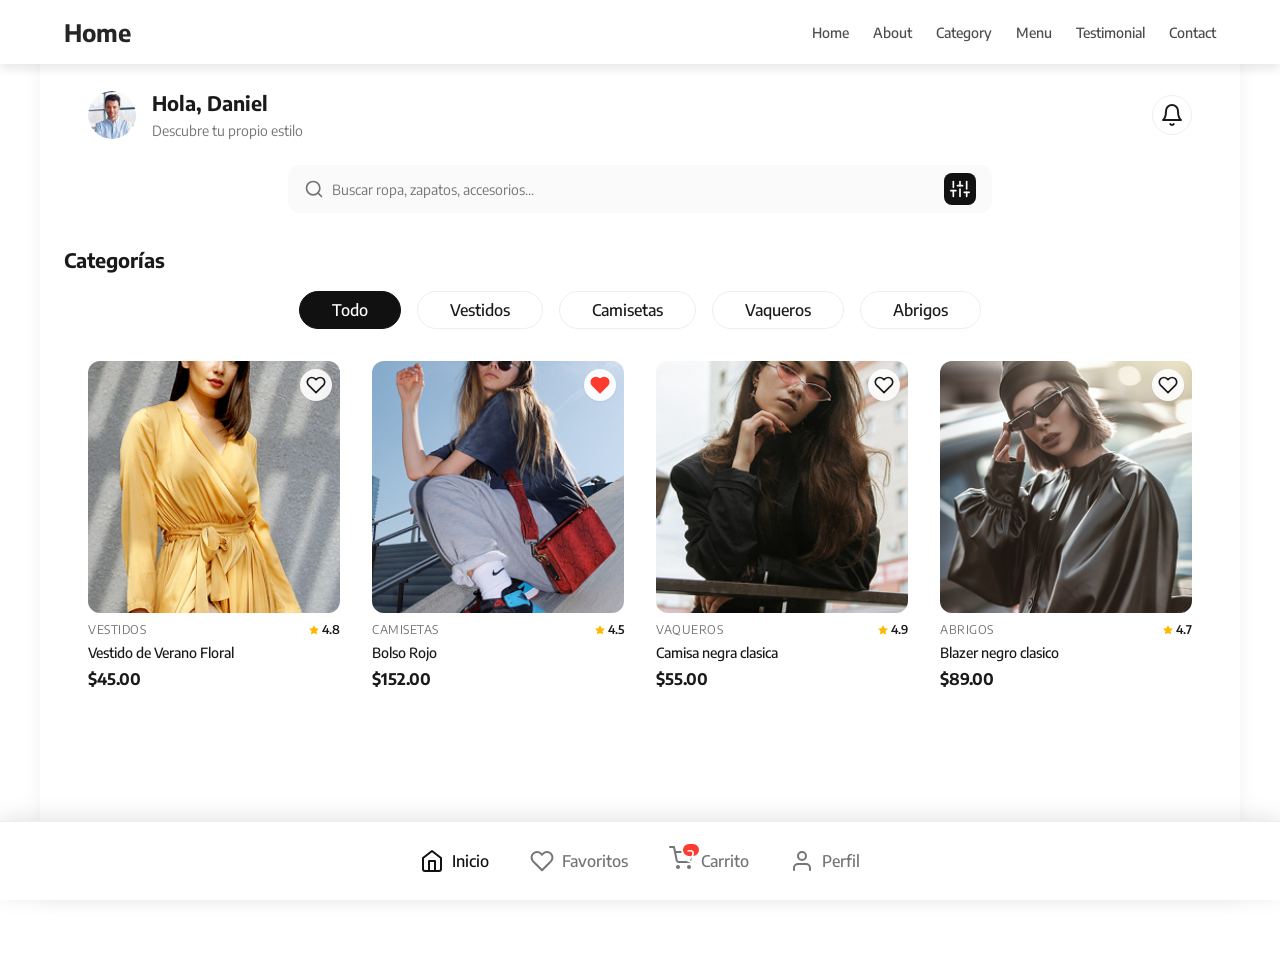
==== commit fb8a4810: "correcciones visuales" ====
--- a/index.html
+++ b/index.html
@@ -6,37 +6,33 @@
     <meta name="viewport" content="width=device-width, initial-scale=1.0">
     <title>eCommerce Home</title>
 
-    <!-- Google Fonts: Encode Sans -->
-    <link rel="preconnect" href="https://fonts.googleapis.com">
-    <link rel="preconnect" href="https://fonts.gstatic.com" crossorigin>
-    <link href="https://fonts.googleapis.com/css2?family=Encode+Sans:wght@400;500;600;700&display=swap"
-        rel="stylesheet">
+
 
     <link rel="stylesheet" href="css/variables.css">
     <link rel="stylesheet" href="css/style.css">
 </head>
 
 <body>
-    <div class="app-container">
-        <nav class="navbar">
-            <div class="navbar-container container">
-                <input type="checkbox" name="" id="">
-                <div class="hamburger-lines">
-                    <span class="line line1"></span>
-                    <span class="line line2"></span>
-                    <span class="line line3"></span>
-                </div>
-                <ul class="menu-items">
-                    <li><a href="#">Home</a></li>
-                    <li><a href="#">About</a></li>
-                    <li><a href="#">Category</a></li>
-                    <li><a href="#">Menu</a></li>
-                    <li><a href="#">Testimonial</a></li>
-                    <li><a href="#">Contact</a></li>
-                </ul>
-                <h1 class="logo">Navbar</h1>
-            </div>
-        </nav>
+    <nav class="navbar">
+        <div class="navbar-container container">
+            <input type="checkbox" name="" id="navbar-toggle">
+            <div class="hamburger-lines">
+                <span class="line line1"></span>
+                <span class="line line2"></span>
+                <span class="line line3"></span>
+            </div>
+            <ul class="menu-items">
+                <li><a href="index.html">Home</a></li>
+                <li><a href="#">About</a></li>
+                <li><a href="#">Category</a></li>
+                <li><a href="#">Menu</a></li>
+                <li><a href="#">Testimonial</a></li>
+                <li><a href="#">Contact</a></li>
+            </ul>
+            <h1 class="logo">Home</h1>
+        </div>
+    </nav>
+    <div class="app-container" style="padding-top: 64px;">
         <!-- Header / Saludo -->
         <header class="home-header">
             <div class="user-info">
@@ -151,7 +147,7 @@
                         </div>
                     </div>
                     <h3 class="product-title">Bolso Rojo</h3>
-                    <p class="product-price">$15.00</p>
+                    <p class="product-price">$152.00</p>
                 </div>
             </a>
 
@@ -210,7 +206,7 @@
                             <span>4.7</span>
                         </div>
                     </div>
-                    <h3 class="product-title">Chaqueta de Cuero Vintage</h3>
+                    <h3 class="product-title">Blazer negro clasico</h3>
                     <p class="product-price">$89.00</p>
                 </div>
             </a>
@@ -218,43 +214,45 @@
 
         <!-- Bottom Navigation -->
         <nav class="bottom-nav">
-            <a href="index.html" class="nav-item active">
-                <svg width="24" height="24" viewBox="0 0 24 24" fill="none" stroke="currentColor" stroke-width="2"
-                    stroke-linecap="round" stroke-linejoin="round">
-                    <path d="M3 9l9-7 9 7v11a2 2 0 0 1-2 2H5a2 2 0 0 1-2-2z"></path>
-                    <polyline points="9 22 9 12 15 12 15 22"></polyline>
-                </svg>
-                <span>Inicio</span>
-            </a>
-            <a href="#" class="nav-item">
-                <svg width="24" height="24" viewBox="0 0 24 24" fill="none" stroke="currentColor" stroke-width="2"
-                    stroke-linecap="round" stroke-linejoin="round">
-                    <path
-                        d="M20.84 4.61a5.5 5.5 0 0 0-7.78 0L12 5.67l-1.06-1.06a5.5 5.5 0 0 0-7.78 7.78l1.06 1.06L12 21.23l7.78-7.78 1.06-1.06a5.5 5.5 0 0 0 0-7.78z">
-                    </path>
-                </svg>
-                <span>Favoritos</span>
-            </a>
-            <a href="views/checkout.html" class="nav-item">
-                <div class="cart-icon-wrapper">
+            <div class="nav-container">
+                <a href="index.html" class="nav-item active">
                     <svg width="24" height="24" viewBox="0 0 24 24" fill="none" stroke="currentColor" stroke-width="2"
                         stroke-linecap="round" stroke-linejoin="round">
-                        <circle cx="9" cy="21" r="1"></circle>
-                        <circle cx="20" cy="21" r="1"></circle>
-                        <path d="M1 1h4l2.68 13.39a2 2 0 0 0 2 1.61h9.72a2 2 0 0 0 2-1.61L23 6H6"></path>
-                    </svg>
-                    <span class="cart-badge">2</span>
-                </div>
-                <span>Carrito</span>
-            </a>
-            <a href="#" class="nav-item">
-                <svg width="24" height="24" viewBox="0 0 24 24" fill="none" stroke="currentColor" stroke-width="2"
-                    stroke-linecap="round" stroke-linejoin="round">
-                    <path d="M20 21v-2a4 4 0 0 0-4-4H8a4 4 0 0 0-4 4v2"></path>
-                    <circle cx="12" cy="7" r="4"></circle>
-                </svg>
-                <span>Perfil</span>
-            </a>
+                        <path d="M3 9l9-7 9 7v11a2 2 0 0 1-2 2H5a2 2 0 0 1-2-2z"></path>
+                        <polyline points="9 22 9 12 15 12 15 22"></polyline>
+                    </svg>
+                    <span>Inicio</span>
+                </a>
+                <a href="#" class="nav-item">
+                    <svg width="24" height="24" viewBox="0 0 24 24" fill="none" stroke="currentColor" stroke-width="2"
+                        stroke-linecap="round" stroke-linejoin="round">
+                        <path
+                            d="M20.84 4.61a5.5 5.5 0 0 0-7.78 0L12 5.67l-1.06-1.06a5.5 5.5 0 0 0-7.78 7.78l1.06 1.06L12 21.23l7.78-7.78 1.06-1.06a5.5 5.5 0 0 0 0-7.78z">
+                        </path>
+                    </svg>
+                    <span>Favoritos</span>
+                </a>
+                <a href="views/checkout.html" class="nav-item">
+                    <div class="cart-icon-wrapper">
+                        <svg width="24" height="24" viewBox="0 0 24 24" fill="none" stroke="currentColor"
+                            stroke-width="2" stroke-linecap="round" stroke-linejoin="round">
+                            <circle cx="9" cy="21" r="1"></circle>
+                            <circle cx="20" cy="21" r="1"></circle>
+                            <path d="M1 1h4l2.68 13.39a2 2 0 0 0 2 1.61h9.72a2 2 0 0 0 2-1.61L23 6H6"></path>
+                        </svg>
+                        <span class="cart-badge">2</span>
+                    </div>
+                    <span>Carrito</span>
+                </a>
+                <a href="#" class="nav-item">
+                    <svg width="24" height="24" viewBox="0 0 24 24" fill="none" stroke="currentColor" stroke-width="2"
+                        stroke-linecap="round" stroke-linejoin="round">
+                        <path d="M20 21v-2a4 4 0 0 0-4-4H8a4 4 0 0 0-4 4v2"></path>
+                        <circle cx="12" cy="7" r="4"></circle>
+                    </svg>
+                    <span>Perfil</span>
+                </a>
+            </div>
         </nav>
     </div>
 </body>
--- a/css/variables.css
+++ b/css/variables.css
@@ -1,3 +1,31 @@
+@font-face {
+  font-family: 'Encode Sans';
+  font-style: normal;
+  font-weight: 400;
+  src: url('../storage/font/encode_sans/EncodeSans-Regular.ttf') format('truetype');
+}
+
+@font-face {
+  font-family: 'Encode Sans';
+  font-style: normal;
+  font-weight: 500;
+  src: url('../storage/font/encode_sans/EncodeSans-Medium.ttf') format('truetype');
+}
+
+@font-face {
+  font-family: 'Encode Sans';
+  font-style: normal;
+  font-weight: 600;
+  src: url('../storage/font/encode_sans/EncodeSans-SemiBold.ttf') format('truetype');
+}
+
+@font-face {
+  font-family: 'Encode Sans';
+  font-style: normal;
+  font-weight: 700;
+  src: url('../storage/font/encode_sans/EncodeSans-Bold.ttf') format('truetype');
+}
+
 :root {
   /* Colors */
   --color-primary: #111111;
@@ -108,4 +136,182 @@
   .app-container {
     max-width: 1200px;
   }
+}
+
+/* Navbar Styles */
+.navbar input[type="checkbox"],
+.navbar .hamburger-lines {
+  display: none;
+}
+
+.navbar {
+  box-shadow: 0px 5px 10px 0px rgba(0, 0, 0, 0.1);
+  position: fixed;
+  top: 0;
+  left: 0;
+  right: 0;
+  width: 100%;
+  background: #fff;
+  color: #333;
+  opacity: 0.95;
+  z-index: 1000;
+}
+
+.navbar-container {
+  display: flex;
+  justify-content: space-between;
+  height: 64px;
+  align-items: center;
+  padding: 0 var(--spacing-lg);
+  max-width: 1200px;
+  margin: 0 auto;
+}
+
+.menu-items {
+  order: 2;
+  display: flex;
+  margin: 0;
+  padding: 0;
+}
+
+.navbar .logo {
+  order: 1;
+  font-size: 24px;
+  font-weight: var(--font-weight-bold);
+  color: var(--color-text-primary);
+  margin: 0;
+}
+
+.menu-items li {
+  list-style: none;
+  margin-left: 1.5rem;
+  font-size: 14px;
+}
+
+.navbar a {
+  color: #444;
+  text-decoration: none;
+  font-weight: 500;
+  transition: color 0.3s ease-in-out;
+}
+
+.navbar a:hover {
+  color: #117964;
+}
+
+/* Navbar Responsive adjustments */
+@media (max-width: 768px) {
+  .navbar {
+    opacity: 0.98;
+  }
+
+  .navbar-container input[type="checkbox"],
+  .navbar-container .hamburger-lines {
+    display: block;
+  }
+
+  .navbar-container {
+    display: block;
+    position: relative;
+    height: 64px;
+    padding: 0;
+  }
+
+  .navbar-container input[type="checkbox"] {
+    position: absolute;
+    display: block;
+    height: 32px;
+    width: 30px;
+    top: 20px;
+    left: 20px;
+    z-index: 5;
+    opacity: 0;
+    cursor: pointer;
+  }
+
+  .navbar-container .hamburger-lines {
+    display: flex;
+    height: 24px;
+    width: 28px;
+    position: absolute;
+    top: 20px;
+    left: 20px;
+    z-index: 2;
+    flex-direction: column;
+    justify-content: space-between;
+  }
+
+  .navbar-container .hamburger-lines .line {
+    display: block;
+    height: 3px;
+    width: 100%;
+    border-radius: 10px;
+    background: #333;
+  }
+
+  .navbar-container .hamburger-lines .line1 {
+    transform-origin: 0% 0%;
+    transition: transform 0.3s ease-in-out;
+  }
+
+  .navbar-container .hamburger-lines .line2 {
+    transition: transform 0.2s ease-in-out;
+  }
+
+  .navbar-container .hamburger-lines .line3 {
+    transform-origin: 0% 100%;
+    transition: transform 0.3s ease-in-out;
+  }
+
+  .navbar .menu-items {
+    position: fixed;
+    top: 0;
+    left: 0;
+    padding-top: 100px;
+    background: #fff;
+    height: 100vh;
+    width: 280px;
+    transform: translate(-100%);
+    display: flex;
+    flex-direction: column;
+    padding-left: 40px;
+    transition: transform 0.5s ease-in-out;
+    box-shadow: 5px 0px 10px 0px rgba(0, 0, 0, 0.1);
+    overflow-y: auto;
+  }
+
+  .navbar .menu-items li {
+    margin-bottom: 1.5rem;
+    margin-left: 0;
+    font-size: 16px;
+  }
+
+  .navbar .logo {
+    position: absolute;
+    top: 16px;
+    right: 20px;
+    font-size: 24px;
+  }
+
+  .navbar-container input[type="checkbox"]:checked~.menu-items {
+    transform: translateX(0);
+  }
+
+  .navbar-container input[type="checkbox"]:checked~.hamburger-lines .line1 {
+    transform: rotate(45deg);
+  }
+
+  .navbar-container input[type="checkbox"]:checked~.hamburger-lines .line2 {
+    transform: scaleY(0);
+  }
+
+  .navbar-container input[type="checkbox"]:checked~.hamburger-lines .line3 {
+    transform: rotate(-45deg);
+  }
+}
+
+@media (max-width: 500px) {
+  .navbar-container input[type="checkbox"]:checked~.logo {
+    display: none;
+  }
 }
--- a/css/style.css
+++ b/css/style.css
@@ -1,6 +1,5 @@
 /* Base Styles */
 body {
-    padding-top: 64px; /* Space for fixed navbar */
     padding-bottom: 80px;
     /* Space for bottom nav */
 }
@@ -152,7 +151,8 @@
     display: grid;
     grid-template-columns: repeat(2, 1fr);
     gap: var(--spacing-md);
-    padding: 0 var(--spacing-lg) var(--spacing-xl);
+    padding: 0 var(--spacing-lg) 120px;
+    /* Consistent bottom padding for navigation bar */
 }
 
 .product-card {
@@ -262,19 +262,24 @@
 .bottom-nav {
     position: fixed;
     bottom: 0;
-    left: 50%;
-    transform: translateX(-50%);
+    left: 0;
+    width: 100%;
+    display: flex;
+    justify-content: center;
+    align-items: center;
+    background-color: var(--color-bg);
+    padding: var(--spacing-sm) 0 calc(var(--spacing-sm) + env(safe-area-inset-bottom, 0px));
+    box-shadow: 0 -4px 20px rgba(0, 0, 0, 0.1);
+    z-index: 1000;
+    border-top: 1px solid var(--color-border);
+}
+
+.bottom-nav .nav-container {
+    display: flex;
+    justify-content: space-around;
+    align-items: center;
     width: 100%;
     max-width: 480px;
-    display: flex;
-    justify-content: space-around;
-    align-items: center;
-    background-color: var(--color-bg);
-    padding: var(--spacing-sm) 0 calc(var(--spacing-sm) + env(safe-area-inset-bottom, 0px));
-    box-shadow: 0 -4px 20px rgba(0, 0, 0, 0.05);
-    z-index: 10;
-    border-top-left-radius: var(--radius-lg);
-    border-top-right-radius: var(--radius-lg);
 }
 
 .nav-item {
@@ -323,6 +328,7 @@
     .products-grid {
         grid-template-columns: repeat(3, 1fr);
         gap: var(--spacing-lg);
+        padding-bottom: 120px;
     }
 
     .product-image-container {
@@ -369,7 +375,7 @@
     .products-grid {
         grid-template-columns: repeat(4, 1fr);
         gap: var(--spacing-xl);
-        padding: 0 var(--spacing-xxl) var(--spacing-xxl);
+        padding: 0 var(--spacing-xxl) 120px;
     }
 
     .home-header {
@@ -399,13 +405,10 @@
     }
 
     .bottom-nav {
-        position: absolute;
-        border-bottom-left-radius: 0;
-        border-bottom-right-radius: 0;
-    }
-}
-
-/* Landscape adjustments for Mobile Phones explicitly */
+        border-radius: 0;
+    }
+}
+
 @media (max-height: 500px) and (orientation: landscape) {
     .home-header {
         padding: var(--spacing-xs) var(--spacing-md);
@@ -422,173 +425,4 @@
     .nav-item {
         padding: var(--spacing-xs);
     }
-}
-
-/* Navbar Styles */
-.navbar input[type="checkbox"],
-.navbar .hamburger-lines {
-    display: none;
-}
-
-.navbar {
-    box-shadow: 0px 5px 10px 0px #aaa;
-    position: fixed;
-    top: 0;
-    left: 0;
-    width: 100%;
-    background: #fff;
-    color: #000;
-    opacity: 0.85;
-    z-index: 100;
-}
-
-.navbar-container {
-    display: flex;
-    justify-content: space-between;
-    height: 64px;
-    align-items: center;
-    max-width: 1200px;
-    width: 90%;
-    margin: auto;
-}
-
-.menu-items {
-    order: 2;
-    display: flex;
-}
-
-.logo {
-    order: 1;
-    font-size: 1.4375rem; /* ~23px */
-}
-
-.menu-items li {
-    list-style: none;
-    margin-left: 0.9375rem; /* ~15px */
-    font-size: 0.8125rem; /* ~13px */
-}
-
-.navbar a {
-    color: #444;
-    text-decoration: none;
-    font-weight: 500;
-    transition: color 0.3s ease-in-out;
-}
-
-.navbar a:hover {
-    color: #117964;
-}
-
-@media (max-width: 768px) {
-    .navbar {
-        opacity: 0.95;
-    }
-
-    .navbar-container input[type="checkbox"],
-    .navbar-container .hamburger-lines {
-        display: block;
-    }
-
-    .navbar-container {
-        display: block;
-        position: relative;
-        height: 64px;
-    }
-
-    .navbar-container input[type="checkbox"] {
-        position: absolute;
-        display: block;
-        height: 32px;
-        width: 30px;
-        top: 20px;
-        left: 20px;
-        z-index: 5;
-        opacity: 0;
-        cursor: pointer;
-    }
-
-    .navbar-container .hamburger-lines {
-        display: block;
-        height: 28px;
-        width: 35px;
-        position: absolute;
-        top: 20px;
-        left: 20px;
-        z-index: 2;
-        display: flex;
-        flex-direction: column;
-        justify-content: space-between;
-    }
-
-    .navbar-container .hamburger-lines .line {
-        display: block;
-        height: 4px;
-        width: 100%;
-        border-radius: 10px;
-        background: #333;
-    }
-
-    .navbar-container .hamburger-lines .line1 {
-        transform-origin: 0% 0%;
-        transition: transform 0.3s ease-in-out;
-    }
-
-    .navbar-container .hamburger-lines .line2 {
-        transition: transform 0.2s ease-in-out;
-    }
-
-    .navbar-container .hamburger-lines .line3 {
-        transform-origin: 0% 100%;
-        transition: transform 0.3s ease-in-out;
-    }
-
-    .navbar .menu-items {
-        padding-top: 100px;
-        background: #fff;
-        height: 100vh;
-        max-width: 300px;
-        transform: translate(-150%);
-        display: flex;
-        flex-direction: column;
-        margin-left: -40px;
-        padding-left: 40px;
-        transition: transform 0.5s ease-in-out;
-        box-shadow: 5px 0px 10px 0px #aaa;
-        overflow-y: auto;
-    }
-
-    .navbar .menu-items li {
-        margin-bottom: 1.125rem; /* ~18px */
-        font-size: 0.6875rem; /* ~11px */
-        font-weight: 500;
-    }
-
-    .logo {
-        position: absolute;
-        top: 10px;
-        right: 15px;
-        font-size: 1.5625rem; /* ~25px */
-    }
-
-    .navbar-container input[type="checkbox"]:checked ~ .menu-items {
-        transform: translateX(0);
-    }
-
-    .navbar-container input[type="checkbox"]:checked ~ .hamburger-lines .line1 {
-        transform: rotate(45deg);
-    }
-
-    .navbar-container input[type="checkbox"]:checked ~ .hamburger-lines .line2 {
-        transform: scaleY(0);
-    }
-
-    .navbar-container input[type="checkbox"]:checked ~ .hamburger-lines .line3 {
-        transform: rotate(-45deg);
-    }
-}
-
-@media (max-width: 500px) {
-    .navbar-container input[type="checkbox"]:checked ~ .logo {
-        display: none;
-    }
 }
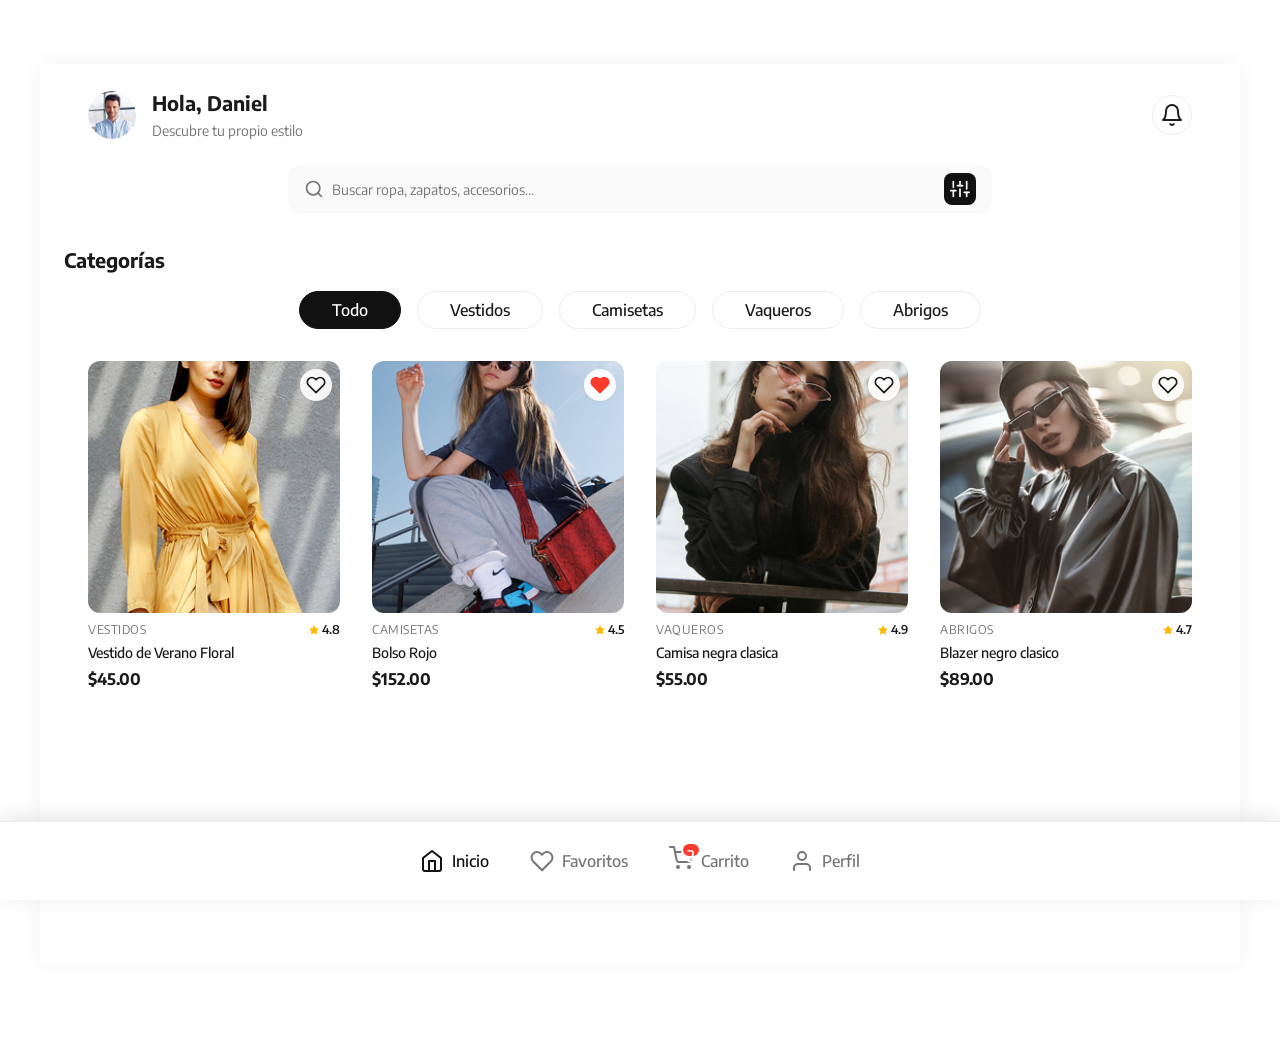
==== commit 9652e5f8: "Merge branch 'main' of https://github.com/santiagoosorio0708e-wq/proyectopaghtml" ====
--- a/index.html
+++ b/index.html
@@ -13,26 +13,7 @@
 </head>
 
 <body>
-    <nav class="navbar">
-        <div class="navbar-container container">
-            <input type="checkbox" name="" id="navbar-toggle">
-            <div class="hamburger-lines">
-                <span class="line line1"></span>
-                <span class="line line2"></span>
-                <span class="line line3"></span>
-            </div>
-            <ul class="menu-items">
-                <li><a href="index.html">Home</a></li>
-                <li><a href="#">About</a></li>
-                <li><a href="#">Category</a></li>
-                <li><a href="#">Menu</a></li>
-                <li><a href="#">Testimonial</a></li>
-                <li><a href="#">Contact</a></li>
-            </ul>
-            <h1 class="logo">Home</h1>
-        </div>
-    </nav>
-    <div class="app-container" style="padding-top: 64px;">
+    <div class="app-container">
         <!-- Header / Saludo -->
         <header class="home-header">
             <div class="user-info">
--- a/css/style.css
+++ b/css/style.css
@@ -1,5 +1,6 @@
 /* Base Styles */
 body {
+    padding-top: 64px; /* Space for fixed navbar */
     padding-bottom: 80px;
     /* Space for bottom nav */
 }
@@ -425,4 +426,173 @@
     .nav-item {
         padding: var(--spacing-xs);
     }
+}
+
+/* Navbar Styles */
+.navbar input[type="checkbox"],
+.navbar .hamburger-lines {
+    display: none;
+}
+
+.navbar {
+    box-shadow: 0px 5px 10px 0px #aaa;
+    position: fixed;
+    top: 0;
+    left: 0;
+    width: 100%;
+    background: #fff;
+    color: #000;
+    opacity: 0.85;
+    z-index: 100;
+}
+
+.navbar-container {
+    display: flex;
+    justify-content: space-between;
+    height: 64px;
+    align-items: center;
+    max-width: 1200px;
+    width: 90%;
+    margin: auto;
+}
+
+.menu-items {
+    order: 2;
+    display: flex;
+}
+
+.logo {
+    order: 1;
+    font-size: 1.4375rem; /* ~23px */
+}
+
+.menu-items li {
+    list-style: none;
+    margin-left: 0.9375rem; /* ~15px */
+    font-size: 0.8125rem; /* ~13px */
+}
+
+.navbar a {
+    color: #444;
+    text-decoration: none;
+    font-weight: 500;
+    transition: color 0.3s ease-in-out;
+}
+
+.navbar a:hover {
+    color: #117964;
+}
+
+@media (max-width: 768px) {
+    .navbar {
+        opacity: 0.95;
+    }
+
+    .navbar-container input[type="checkbox"],
+    .navbar-container .hamburger-lines {
+        display: block;
+    }
+
+    .navbar-container {
+        display: block;
+        position: relative;
+        height: 64px;
+    }
+
+    .navbar-container input[type="checkbox"] {
+        position: absolute;
+        display: block;
+        height: 32px;
+        width: 30px;
+        top: 20px;
+        left: 20px;
+        z-index: 5;
+        opacity: 0;
+        cursor: pointer;
+    }
+
+    .navbar-container .hamburger-lines {
+        display: block;
+        height: 28px;
+        width: 35px;
+        position: absolute;
+        top: 20px;
+        left: 20px;
+        z-index: 2;
+        display: flex;
+        flex-direction: column;
+        justify-content: space-between;
+    }
+
+    .navbar-container .hamburger-lines .line {
+        display: block;
+        height: 4px;
+        width: 100%;
+        border-radius: 10px;
+        background: #333;
+    }
+
+    .navbar-container .hamburger-lines .line1 {
+        transform-origin: 0% 0%;
+        transition: transform 0.3s ease-in-out;
+    }
+
+    .navbar-container .hamburger-lines .line2 {
+        transition: transform 0.2s ease-in-out;
+    }
+
+    .navbar-container .hamburger-lines .line3 {
+        transform-origin: 0% 100%;
+        transition: transform 0.3s ease-in-out;
+    }
+
+    .navbar .menu-items {
+        padding-top: 100px;
+        background: #fff;
+        height: 100vh;
+        max-width: 300px;
+        transform: translate(-150%);
+        display: flex;
+        flex-direction: column;
+        margin-left: -40px;
+        padding-left: 40px;
+        transition: transform 0.5s ease-in-out;
+        box-shadow: 5px 0px 10px 0px #aaa;
+        overflow-y: auto;
+    }
+
+    .navbar .menu-items li {
+        margin-bottom: 1.125rem; /* ~18px */
+        font-size: 0.6875rem; /* ~11px */
+        font-weight: 500;
+    }
+
+    .logo {
+        position: absolute;
+        top: 10px;
+        right: 15px;
+        font-size: 1.5625rem; /* ~25px */
+    }
+
+    .navbar-container input[type="checkbox"]:checked ~ .menu-items {
+        transform: translateX(0);
+    }
+
+    .navbar-container input[type="checkbox"]:checked ~ .hamburger-lines .line1 {
+        transform: rotate(45deg);
+    }
+
+    .navbar-container input[type="checkbox"]:checked ~ .hamburger-lines .line2 {
+        transform: scaleY(0);
+    }
+
+    .navbar-container input[type="checkbox"]:checked ~ .hamburger-lines .line3 {
+        transform: rotate(-45deg);
+    }
+}
+
+@media (max-width: 500px) {
+    .navbar-container input[type="checkbox"]:checked ~ .logo {
+        display: none;
+    }
 }
